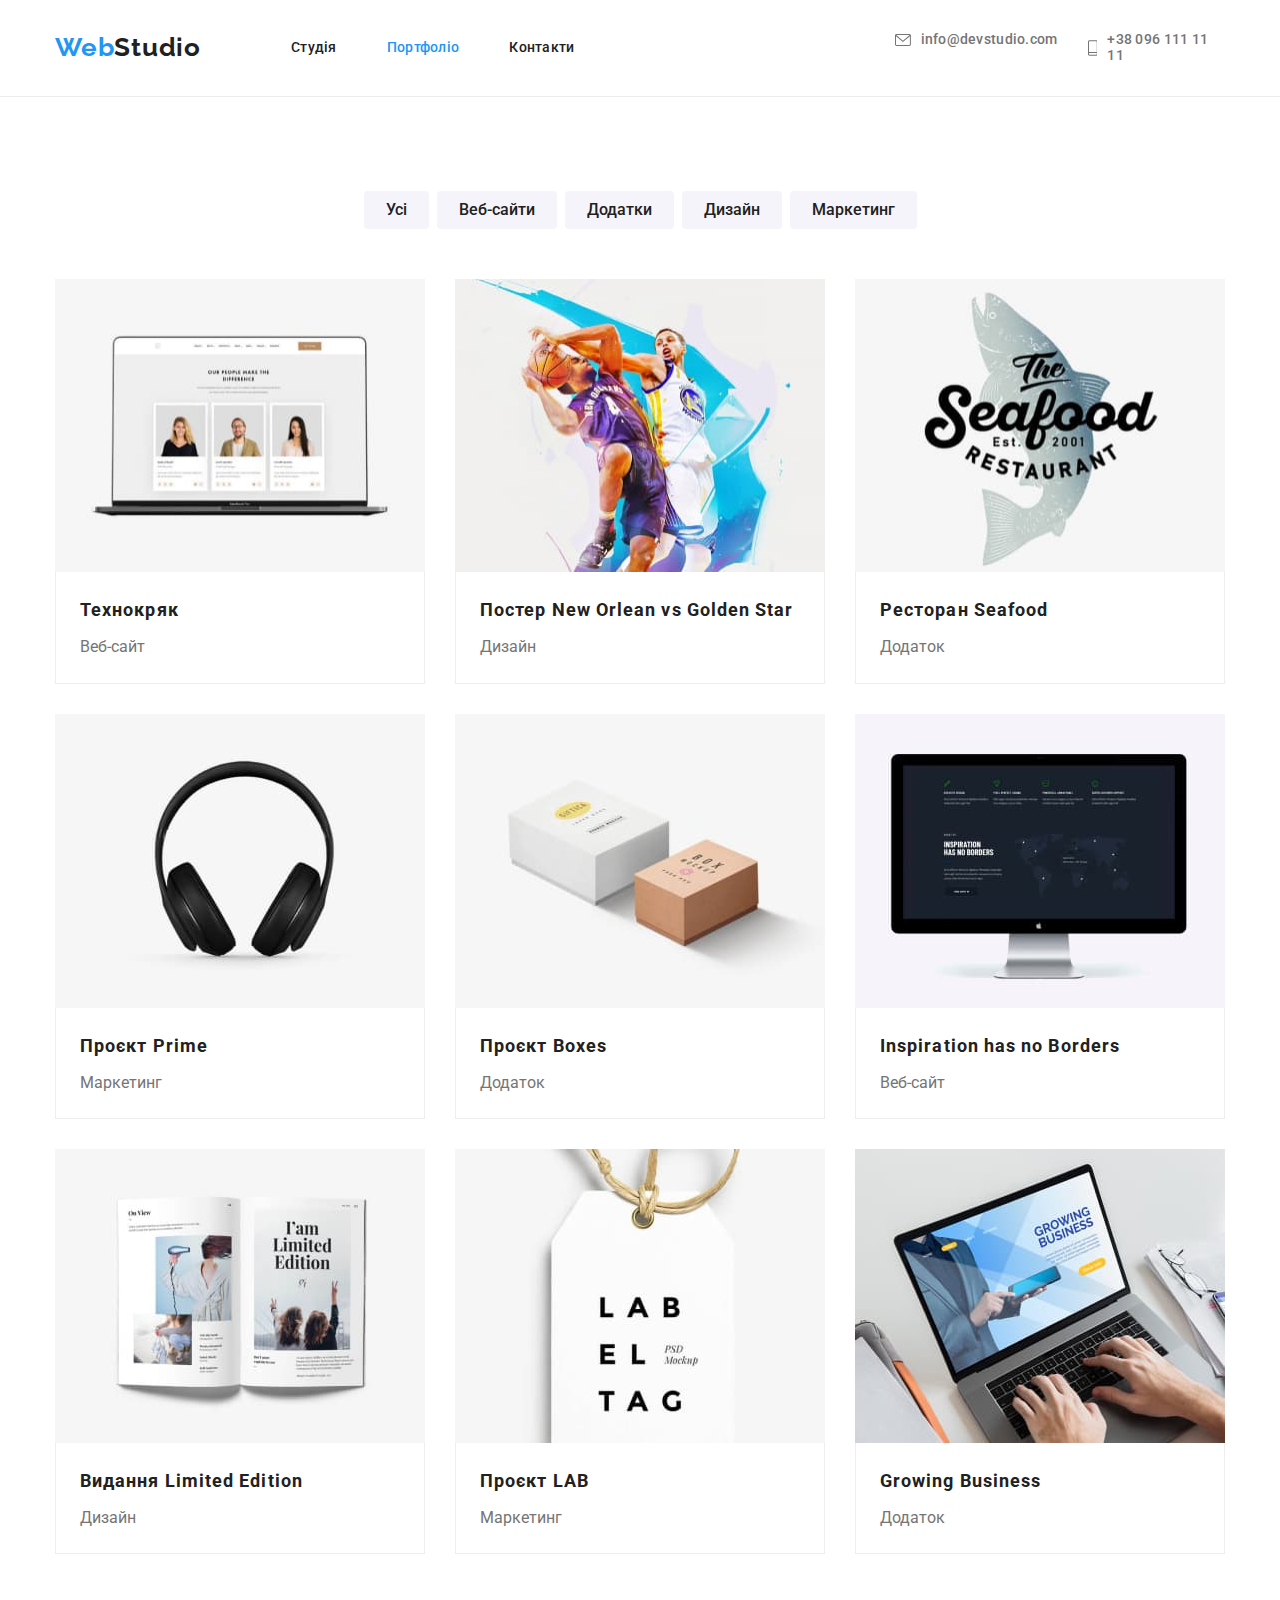
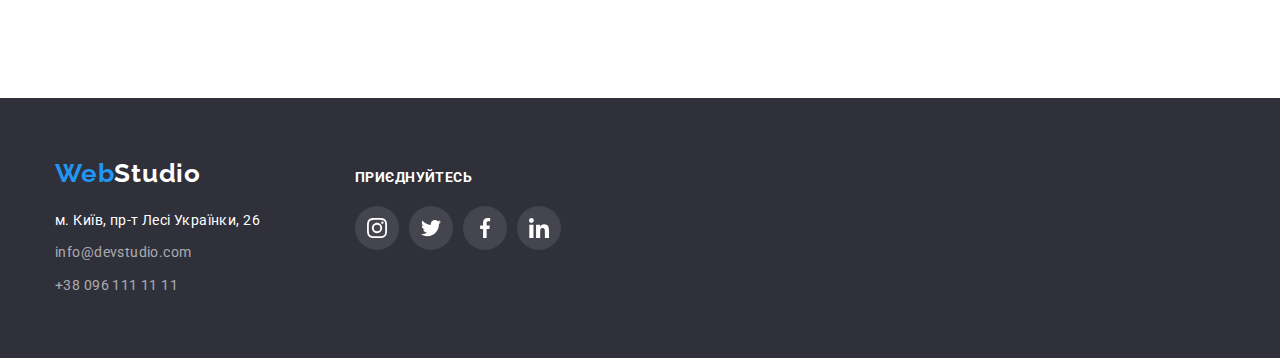
==== portfolio.html @ 6e2fa0db "Initial commit" ====
<!DOCTYPE html>
<html lang="uk">
  <head>
    <meta charset="UTF-8" />
    <meta http-equiv="X-UA-Compatible" content="IE=edge" />
    <meta name="viewport" content="width=device-width, initial-scale=1.0" />
    <title>Document</title>
    <link rel="preconnect" href="https://fonts.googleapis.com" />
    <link rel="preconnect" href="https://fonts.gstatic.com" crossorigin />
    <link
      href="https://fonts.googleapis.com/css2?family=Raleway:wght@700&family=Roboto:wght@400;500;700;900&display=swap"
      rel="stylesheet"
    />
    <link
      rel="stylesheet"
      href="https://cdnjs.cloudflare.com/ajax/libs/modern-normalize/1.1.0/modern-normalize.min.css"
    />
    <link rel="stylesheet" href="./css/styles.css" />
  </head>
  <body>
    <header>
      <div class="container">
        <div class="header-container">
          <nav class="header-nav">
            <a class="logo link" href="./index.html" lang="en"
              ><span class="accent">Web</span>Studio</a
            >
            <ul class="site-nav list">
              <li><a class="link" href="./index.html">Студія</a></li>
              <li><a class="link current" href="./portfolio.html">Портфоліо</a></li>
              <li><a class="link" href="#">Контакти</a></li>
            </ul>
          </nav>
          <ul class="auth-nav list">
            <li class="auth-item-mail">
              <a class="link" href="mailto:info@devstudio.com">
                <svg width="16" height="12">
                  <use href="./images/icons.svg#icon-mail"></use>
                </svg>
                info@devstudio.com
              </a>
            </li>
            <li class="auth-item-phone">
              <a class="link" href="tel:+380961111111">
                <svg width="10" height="16">
                  <use href="./images/icons.svg#icon-phone"></use>
                </svg>
                +38 096 111 11 11
              </a>
            </li>
          </ul>
        </div>
      </div>
    </header>
    <main>
      <section class="section portfolio">
        <div class="container">
          <h1 class="visually-hidden">Портфоліо</h1>
          <ul class="portfolio-buttons list">
            <li><button class="portfolio-button" type="button">Усі</button></li>
            <li><button class="portfolio-button" type="button">Веб-сайти</button></li>
            <li><button class="portfolio-button" type="button">Додатки</button></li>
            <li><button class="portfolio-button" type="button">Дизайн</button></li>
            <li><button class="portfolio-button" type="button">Маркетинг</button></li>
          </ul>
          <ul class="portfolio-cards list">
            <li class="portfolio-card">
              <a class="portfolio-link link" href="#">
                <img
                  class="portfolio-image"
                  src="./images/technokryak.jpg"
                  alt="Приклад веб-сайту"
                  width="370"
                />
                <div class="card-content">
                  <h2 class="portfolio-title">Технокряк</h2>
                  <p class="portfolio-subtitle">Веб-сайт</p>
                </div>
              </a>
            </li>
            <li class="portfolio-card">
              <a class="portfolio-link link" href="#">
                <img
                  class="portfolio-image"
                  src="./images/new-orlean.jpg"
                  alt="Два гравці баскетболу змагаються за м'яч"
                  width="370"
                />
                <div class="card-content">
                  <h2 class="portfolio-title">Постер New Orlean vs Golden Star</h2>
                  <p class="portfolio-subtitle">Дизайн</p>
                </div>
              </a>
            </li>
            <li class="portfolio-card">
              <a class="portfolio-link link" href="#">
                <img
                  class="portfolio-image"
                  src="./images/seafood.jpg"
                  alt="Назва ресторану на фоні риби"
                  width="370"
                />
                <div class="card-content">
                  <h2 class="portfolio-title">Ресторан Seafood</h2>
                  <p class="portfolio-subtitle">Додаток</p>
                </div>
              </a>
            </li>
            <li class="portfolio-card">
              <a class="portfolio-link link" href="#">
                <img
                  class="portfolio-image"
                  src="./images/prime.jpg"
                  alt="Бездротові навушники"
                  width="370"
                />
                <div class="card-content">
                  <h2 class="portfolio-title">Проєкт Prime</h2>
                  <p class="portfolio-subtitle">Маркетинг</p>
                </div>
              </a>
            </li>
            <li class="portfolio-card">
              <a class="portfolio-link link" href="#">
                <img
                  class="portfolio-image"
                  src="./images/boxes.jpg"
                  alt="Два крафтових бокси"
                  width="370"
                />
                <div class="card-content">
                  <h2 class="portfolio-title">Проєкт Boxes</h2>
                  <p class="portfolio-subtitle">Додаток</p>
                </div>
              </a>
            </li>
            <li class="portfolio-card">
              <a class="portfolio-link link" href="#">
                <img
                  class="portfolio-image"
                  src="./images/inspiration.jpg"
                  alt="Сторінка веб-сайту з картою Світу"
                  width="370"
                />
                <div class="card-content">
                  <h2 class="portfolio-title">Inspiration has no Borders</h2>
                  <p class="portfolio-subtitle">Веб-сайт</p>
                </div>
              </a>
            </li>
            <li class="portfolio-card">
              <a class="portfolio-link link" href="#">
                <img
                  class="portfolio-image"
                  src="./images/limited-edition.jpg"
                  alt="Розгорнутий журнал"
                  width="370"
                />
                <div class="card-content">
                  <h2 class="portfolio-title">Видання Limited Edition</h2>
                  <p class="portfolio-subtitle">Дизайн</p>
                </div>
              </a>
            </li>
            <li class="portfolio-card">
              <a class="portfolio-link link" href="#">
                <img
                  class="portfolio-image"
                  src="./images/lab.jpg"
                  alt="Бірка з назвою проєкту"
                  width="370"
                />
                <div class="card-content">
                  <h2 class="portfolio-title">Проєкт LAB</h2>
                  <p class="portfolio-subtitle">Маркетинг</p>
                </div>
              </a>
            </li>
            <li class="portfolio-card">
              <a class="portfolio-link link" href="#">
                <img
                  class="portfolio-image"
                  src="./images/growing-business.jpg"
                  alt="Чоловік працює у десктопниму додатку на ноутбуці"
                  width="370"
                />
                <div class="card-content">
                  <h2 class="portfolio-title">Growing Business</h2>
                  <p class="portfolio-subtitle">Додаток</p>
                </div>
              </a>
            </li>
          </ul>
        </div>
      </section>
    </main>
    <footer class="footer">
      <div class="container">
        <div>
          <a class="logo link" href="./index.html" lang="en"
            ><span class="accent">Web</span>Studio</a
          >
          <address>
            <ul class="list">
              <li class="footer-item">
                <a
                  class="footer-map link"
                  href="https://goo.gl/maps/CPtrU1FHBa2aNyZL9"
                  target="_blank"
                  rel="noopener noreferrer nofollow"
                  >м. Київ, пр-т Лесі Українки, 26</a
                >
              </li>
              <li class="footer-item">
                <a class="contacts link" href="mailto:info@devstudio.com">info@devstudio.com</a>
              </li>
              <li class="footer-item">
                <a class="contacts link" href="tel:+380961111111">+38 096 111 11 11</a>
              </li>
            </ul>
          </address>
        </div>
        <div class="social-box">
          <h3 class="social-title">приєднуйтесь</h3>
          <ul class="social-list list">
            <li class="social-item">
              <a class="social-link" href="#">
                <svg class="social-icon" width="20" height="20">
                  <use href="./images/icons.svg#icon-instagram"></use>
                </svg>
              </a>
            </li>
            <li class="social-item">
              <a class="social-link" href="#">
                <svg class="social-icon" width="20" height="20">
                  <use href="./images/icons.svg#icon-twitter"></use>
                </svg>
              </a>
            </li>
            <li class="social-item">
              <a class="social-link" href="#">
                <svg class="social-icon" width="20" height="20">
                  <use href="./images/icons.svg#icon-facebook"></use>
                </svg>
              </a>
            </li>
            <li class="social-item">
              <a class="social-link" href="#">
                <svg class="social-icon" width="20" height="20">
                  <use href="./images/icons.svg#icon-linkedin"></use>
                </svg>
              </a>
            </li>
          </ul>
        </div>
      </div>
    </footer>
  </body>
</html>
---- css/styles.css ----
/* основний колір тексту #757575 */
/*вторинний колір тексту #212121 */
/* акцент  #2196F3 */
/* основний колір фону #FFFFFF */
/* вторинний колір фону #F5F4FA */
/* колір фону героя #2F303A */
:root {
  --primary-text-color: #757575;
  --title-text-color: #212121;
  --accent-color: #2196f3;
  --primary-background-color: #ffffff;
  --team-background-color: #f5f4fa;
  --secondary-background-color: #2f303a;
  --icon-color: #afb1b8;
}

body {
  background-color: var(--primary-background-color);
  color: var(--primary-text-color);

  font-family: Roboto, sans-serif;
  font-size: 14px;
  line-height: 1.7;
}
/* скидає крапочки біля списків */
.list {
  padding-left: 0;
  margin: 0;
  list-style: none;
}
/* скидає підкреслення в посиланнях */
.link {
  text-decoration: none;
}
/* скидає margin в заголовках і абзацах */
h1,
h2,
h3,
h4,
h5,
h6,
p {
  margin-top: 0;
  margin-bottom: 0;
}
img {
  display: block;
  max-width: 100%;
  height: auto;
}
/* Container */
.container {
  width: 1200px;
  margin-right: auto;
  margin-left: auto;
  padding-left: 15px;
  padding-right: 15px;
}
/* Section */
.section {
  padding-top: 94px;
  padding-bottom: 94px;
}
/* Section product */
.section.product {
  padding-top: 0;
}
/* Section title */
.section-title {
  margin-bottom: 50px;
  color: var(--title-text-color);

  font-weight: 700;
  font-size: 36px;
  line-height: 1.16;
  letter-spacing: 0.03em;
  text-align: center;
}
/* Header */
header {
  border-bottom: 1px solid #ececec;
}
.header-container {
  display: flex;
  align-items: center;
  gap: 320px;
}
.header-nav {
  display: flex;
  align-items: center;
  flex-grow: 1;
  gap: 90px;
}
/* logotyp */
.logo {
  color: var(--title-text-color);

  font-family: Raleway, sans-serif;
  font-weight: 700;
  font-size: 26px;
  line-height: 1.19;
  letter-spacing: 0.03em;
}
.accent {
  color: var(--accent-color);
}

/* site nav */
.site-nav {
  display: flex;
  gap: 50px;
}
.site-nav .link,
.auth-nav .link {
  display: block;
  padding-top: 32px;
  padding-bottom: 32px;
  color: var(--title-text-color);

  font-weight: 500;
  font-size: 14px;
  line-height: 1.14;
  letter-spacing: 0.02em;
}
.site-nav .link:hover,
.site-nav .link:focus {
  color: var(--accent-color);
}
.site-nav .link.current {
  color: var(--accent-color);
}
/* auth nav */
.auth-nav {
  display: flex;
  gap: 30px;
}

.auth-nav .link {
  display: flex;
  align-items: center;
  gap: 10px;
  fill: var(--primary-text-color);
}
.auth-nav .link {
  color: var(--primary-text-color);
}
.auth-nav .link:hover,
.auth-nav .link:focus {
  color: var(--accent-color);
  fill: currentColor;
}
/* Hero */
.hero {
  max-width: 1600px;
  margin-left: auto;
  margin-right: auto;
  padding-top: 200px;
  padding-bottom: 200px;
  background-image: linear-gradient(to right, rgba(47, 48, 58, 0.4), rgba(47, 48, 58, 0.4)),
    url(../images/hero.jpg);
  background-repeat: no-repeat;
  background-position: center;
  background-size: cover;
  background-color: var(--secondary-background-color);
}
.hero-content {
  margin-left: auto;
  margin-right: auto;
  max-width: 700px;
  text-align: center;
}
.hero-title {
  margin-top: 0;
  margin-bottom: 30px;

  color: var(--primary-background-color);

  font-weight: 900;
  font-size: 44px;
  line-height: 1.36;
  letter-spacing: 0.06em;
  text-transform: uppercase;
}
.hero-button {
  display: flex;
  align-items: center;
  justify-content: center;
  margin: 0 auto;
  width: 215px;
  height: 50px;
  padding: 10px;

  color: var(--primary-background-color);
  background-color: var(--accent-color);
  border: none;
  border-radius: 4px;

  font-weight: 700;
  font-size: 16px;
  line-height: 1.88;
  letter-spacing: 0.06em;
  cursor: pointer;
}
.hero-button:hover,
.hero-button:focus {
  background-color: #188ce8;
}

/*Приховує заголовок секції  */
.visually-hidden {
  position: absolute;
  white-space: nowrap;
  width: 1px;
  height: 1px;
  overflow: hidden;
  border: 0;
  padding: 0;
  clip: rect(0 0 0 0);
  clip-path: inset(50%);
  margin: -1px;
}
/* Features */
.features.list {
  display: flex;
  align-items: flex-start;
  gap: 30px;
}
.features-item {
  width: 270px;
}
.features-icon {
  padding: 25px 100px;
  margin-bottom: 30px;

  display: flex;
  align-items: center;
  justify-content: center;

  background-color: var(--team-background-color);
}
.features-title,
.social-title {
  margin-top: 0;
  margin-bottom: 10px;
  color: var(--title-text-color);

  font-weight: 700;
  font-size: 14px;
  line-height: 1.14;
  letter-spacing: 0.03em;
  text-transform: uppercase;
}
/* Section Product */
.product .list {
  display: flex;
  gap: 30px;
}
/* Section about Team */
.team {
  background-color: var(--team-background-color);
}
.team.list {
  display: flex;
  gap: 30px;
}
.team-card-content {
  padding: 30px;
}
.team-item {
  background-color: var(--primary-background-color);
  text-align: center;
  box-shadow: 0px 1px 3px rgba(0, 0, 0, 0.12), 0px 1px 1px rgba(0, 0, 0, 0.14),
    0px 2px 1px rgba(0, 0, 0, 0.2);
  border-radius: 0px 0px 4px 4px;
}
.team-title {
  margin-bottom: 10px;

  color: var(--title-text-color);

  font-weight: 500;
  font-size: 16px;
  line-height: 1.19;
  letter-spacing: 0.03em;
}
.team-text {
  margin-bottom: 16px;
  font-size: 16px;
  line-height: calc(19 / 16);
  letter-spacing: 0.03em;
}
.social-list {
  display: flex;
  gap: 10px;
  justify-content: center;
}
.social-item {
  width: 44px;
  height: 44px;
}
.social-link {
  display: flex;
  align-items: center;
  justify-content: center;
  width: 100%;
  height: 100%;
  border-radius: 50%;
  background-color: transparent;
  fill: var(--icon-color);
}
.social-link:hover,
.social-link:focus {
  background-color: var(--accent-color);
  fill: var(--primary-background-color);
}
/* Portfolio main */
.portfolio-buttons {
  display: flex;
  justify-content: center;
  gap: 8px;
}
.portfolio-cards {
  display: flex;
  flex-wrap: wrap;
  gap: 30px;
}
.portfolio .list {
  margin-bottom: 50px;
}
/* portfolio button */
.portfolio-button {
  padding: 6px 22px;

  color: var(--title-text-color);
  background-color: var(--team-background-color);
  border: none;
  border-radius: 4px;

  font-family: inherit;
  font-weight: 500;
  font-size: 16px;
  line-height: 1.6;
  cursor: pointer;
}
.portfolio-button:hover,
.portfolio-button:focus {
  color: var(--primary-background-color);
  background-color: var(--accent-color);
  box-shadow: 0px 3px 1px rgba(0, 0, 0, 0.1), 0px 1px 2px rgba(0, 0, 0, 0.08),
    0px 2px 2px rgba(0, 0, 0, 0.12);
  border-radius: 4px;
}
/* portfolio-card */
.portfolio-card {
  flex-basis: calc((100% - 60px) / 3);
}
.portfolio-link {
  display: block;
}
.portfolio-link:hover,
.portfolio-link:focus {
  box-shadow: 0px 1px 1px rgba(0, 0, 0, 0.12), 0px 4px 4px rgba(0, 0, 0, 0.06),
    1px 4px 6px rgba(0, 0, 0, 0.16);
}
.card-content {
  padding: 20px 24px;
  /* border-top: none;
  border: 1px solid #eeeeee; */
  border-right: 1px solid #eeeeee;
  border-left: 1px solid #eeeeee;
  border-bottom: 1px solid #eeeeee;
}
/* Portfolio title */
.portfolio-title {
  margin-bottom: 4px;

  color: var(--title-text-color);

  font-weight: 700;
  font-size: 18px;
  line-height: 2;
  letter-spacing: 0.06em;
}
.portfolio-subtitle {
  color: var(--primary-text-color);

  font-size: 16px;
  line-height: 1.88;
}
/* Section Clients */
.clients.list {
  display: flex;
  align-items: center;
  justify-content: center;
  gap: 30px;
}
.clients-item {
  width: 170px;
  height: 90px;
}
.clients-link {
  display: flex;
  align-items: center;
  justify-content: center;
  width: 100%;
  height: 100%;
  fill: var(--icon-color);
  border: 1px solid #afb1b8;
  border-radius: 4px;
}
.clients-link:hover,
.clients-link:focus {
  border-color: var(--accent-color);
  fill: var(--accent-color);
}
/* footer */
.footer {
  padding-top: 60px;
  padding-bottom: 60px;
  background-color: var(--secondary-background-color);
}
.footer .container {
  display: flex;
  align-items: baseline;
  gap: 70px;
}
/* contacts in footer */
.contacts {
  display: inline-block;
  color: rgba(255, 255, 255, 0.6);
  font-style: normal;
  letter-spacing: 0.03em;
}
.contacts:hover,
.contacts:focus {
  color: var(--accent-color);
}
/* map in footer */
.footer-map {
  display: inline-block;
  color: var(--primary-background-color);
  font-style: normal;
  letter-spacing: 0.03em;
}
/* logo in footer */
.footer .logo {
  display: inline-block;
  margin-bottom: 20px;
  color: var(--primary-background-color);
}
.footer-item {
  width: 230px;
}
.footer-item:not(:last-child) {
  margin-bottom: 9px;
}
.footer-item > a {
  width: 100%;
}
.social-title {
  margin-bottom: 20px;
  color: var(--primary-background-color);
}
.social-box {
  display: flex;
  flex-direction: column;
  justify-content: center;
  align-items: flex-start;
}
.footer .social-link {
  background-color: rgba(255, 255, 255, 0.1);
  fill: var(--primary-background-color);
}
.footer .social-link:hover,
.footer .social-link:focus {
  background-color: var(--accent-color);
}
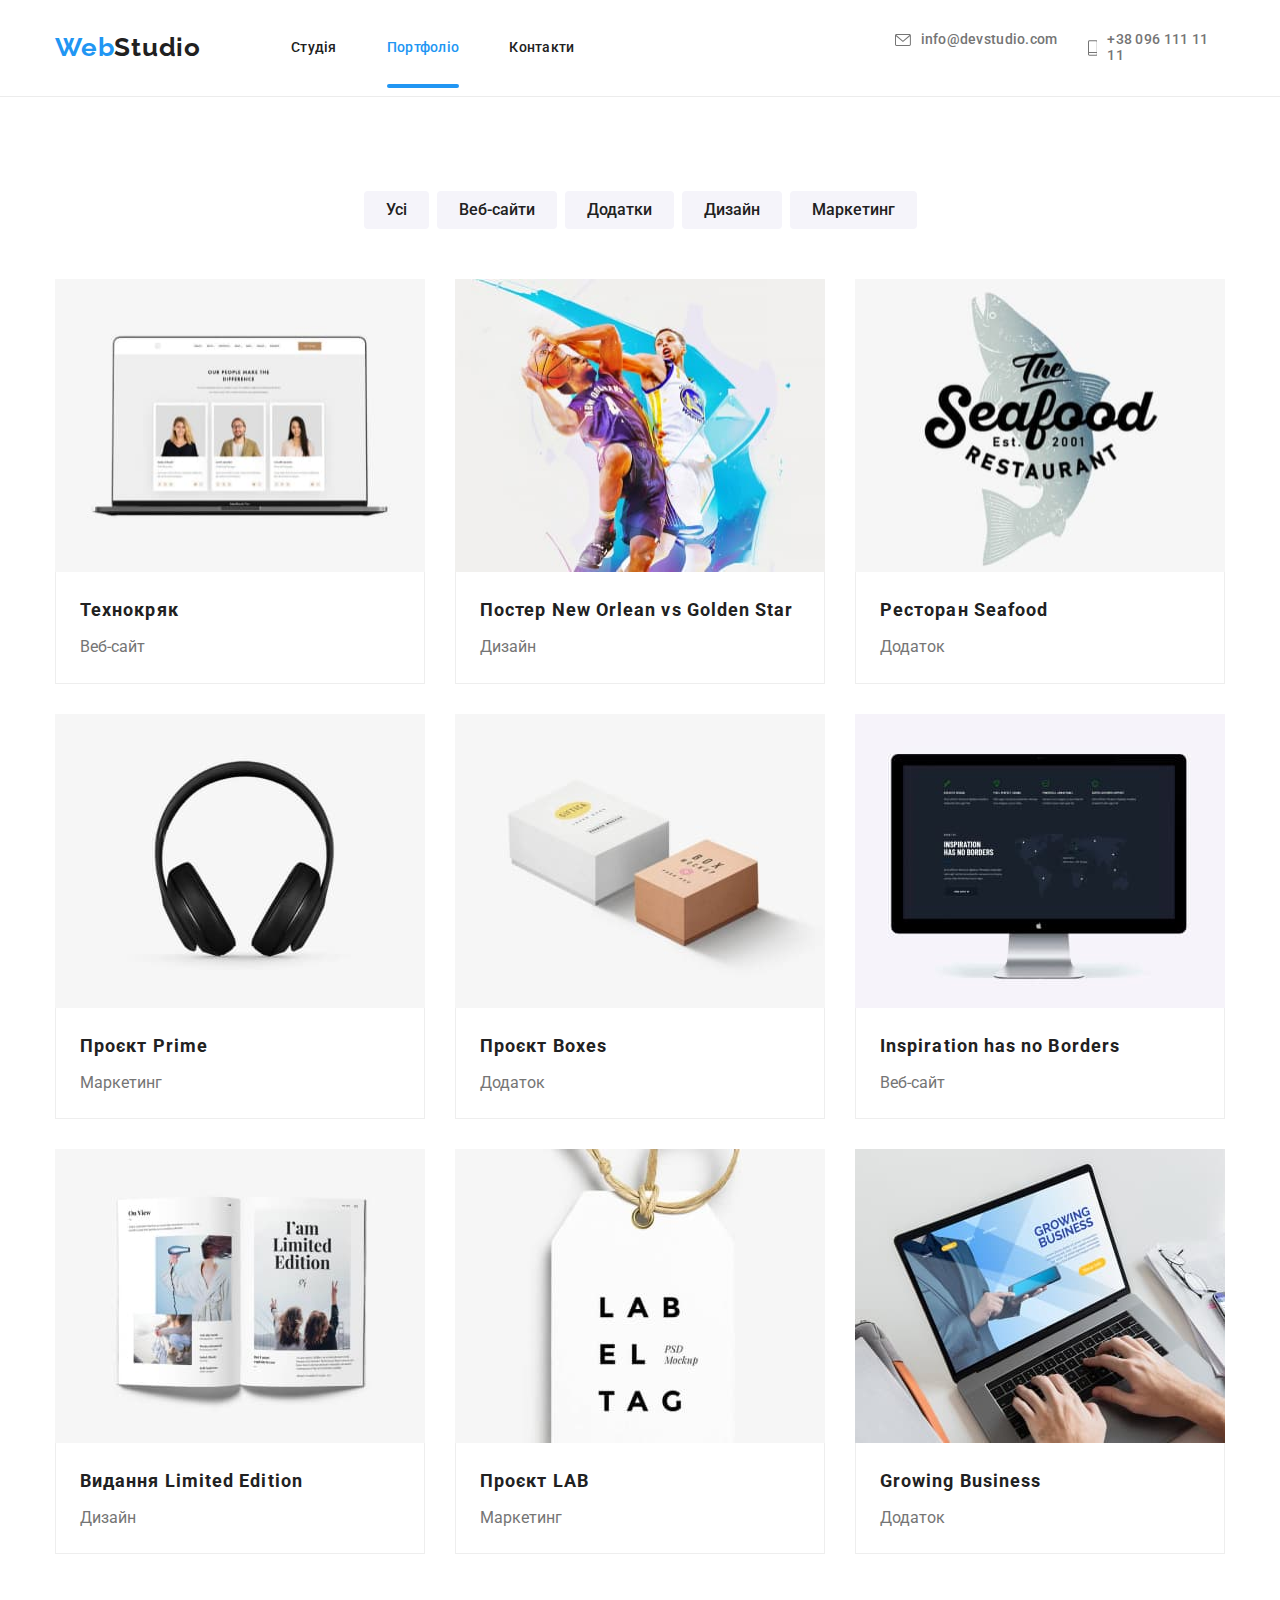
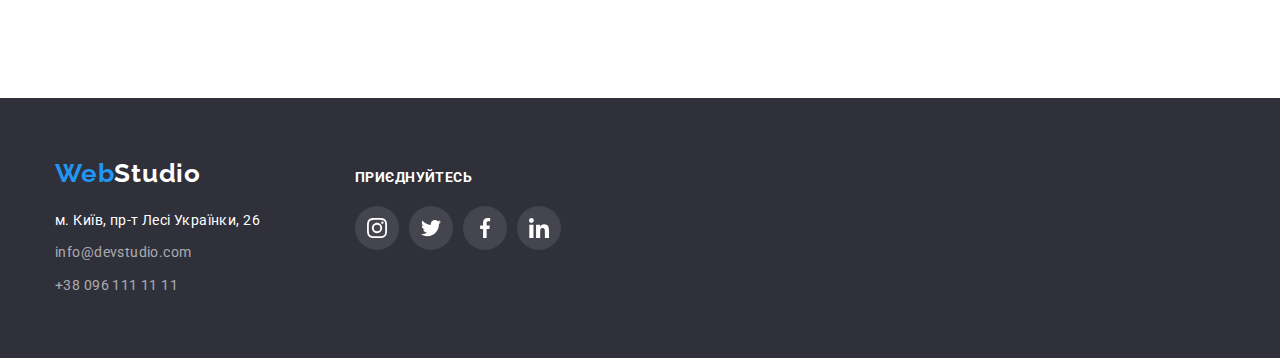
==== commit 737f7816: "add animation" ====
--- a/portfolio.html
+++ b/portfolio.html
@@ -27,7 +27,9 @@
             >
             <ul class="site-nav list">
               <li><a class="link" href="./index.html">Студія</a></li>
-              <li><a class="link current" href="./portfolio.html">Портфоліо</a></li>
+              <li class="site-nav-item">
+                <a class="link current" href="./portfolio.html">Портфоліо</a>
+              </li>
               <li><a class="link" href="#">Контакти</a></li>
             </ul>
           </nav>
@@ -66,12 +68,19 @@
           <ul class="portfolio-cards list">
             <li class="portfolio-card">
               <a class="portfolio-link link" href="#">
-                <img
-                  class="portfolio-image"
-                  src="./images/technokryak.jpg"
-                  alt="Приклад веб-сайту"
-                  width="370"
-                />
+                <div class="card-overlay">
+                  <img
+                    class="portfolio-image"
+                    src="./images/technokryak.jpg"
+                    alt="Приклад веб-сайту"
+                    width="370"
+                  />
+                  <p class="card-text">
+                    Ресурс пропонує комплексні пропозиції з різним рівнем функціоналу та сервісів.
+                    Все це дозволить відвідувачу отримати вичерпні відомості про компанію чи
+                    приватну особу.
+                  </p>
+                </div>
                 <div class="card-content">
                   <h2 class="portfolio-title">Технокряк</h2>
                   <p class="portfolio-subtitle">Веб-сайт</p>
@@ -80,12 +89,19 @@
             </li>
             <li class="portfolio-card">
               <a class="portfolio-link link" href="#">
-                <img
-                  class="portfolio-image"
-                  src="./images/new-orlean.jpg"
-                  alt="Два гравці баскетболу змагаються за м'яч"
-                  width="370"
-                />
+                <div class="card-overlay">
+                  <img
+                    class="portfolio-image"
+                    src="./images/new-orlean.jpg"
+                    alt="Два гравці баскетболу змагаються за м'яч"
+                    width="370"
+                  />
+                  <p class="card-text">
+                    Ресурс пропонує комплексні пропозиції з різним рівнем функціоналу та сервісів.
+                    Все це дозволить відвідувачу отримати вичерпні відомості про компанію чи
+                    приватну особу.
+                  </p>
+                </div>
                 <div class="card-content">
                   <h2 class="portfolio-title">Постер New Orlean vs Golden Star</h2>
                   <p class="portfolio-subtitle">Дизайн</p>
@@ -94,12 +110,19 @@
             </li>
             <li class="portfolio-card">
               <a class="portfolio-link link" href="#">
-                <img
-                  class="portfolio-image"
-                  src="./images/seafood.jpg"
-                  alt="Назва ресторану на фоні риби"
-                  width="370"
-                />
+                <div class="card-overlay">
+                  <img
+                    class="portfolio-image"
+                    src="./images/seafood.jpg"
+                    alt="Назва ресторану на фоні риби"
+                    width="370"
+                  />
+                  <p class="card-text">
+                    Ресурс пропонує комплексні пропозиції з різним рівнем функціоналу та сервісів.
+                    Все це дозволить відвідувачу отримати вичерпні відомості про компанію чи
+                    приватну особу.
+                  </p>
+                </div>
                 <div class="card-content">
                   <h2 class="portfolio-title">Ресторан Seafood</h2>
                   <p class="portfolio-subtitle">Додаток</p>
@@ -108,12 +131,19 @@
             </li>
             <li class="portfolio-card">
               <a class="portfolio-link link" href="#">
-                <img
-                  class="portfolio-image"
-                  src="./images/prime.jpg"
-                  alt="Бездротові навушники"
-                  width="370"
-                />
+                <div class="card-overlay">
+                  <img
+                    class="portfolio-image"
+                    src="./images/prime.jpg"
+                    alt="Бездротові навушники"
+                    width="370"
+                  />
+                  <p class="card-text">
+                    Ресурс пропонує комплексні пропозиції з різним рівнем функціоналу та сервісів.
+                    Все це дозволить відвідувачу отримати вичерпні відомості про компанію чи
+                    приватну особу.
+                  </p>
+                </div>
                 <div class="card-content">
                   <h2 class="portfolio-title">Проєкт Prime</h2>
                   <p class="portfolio-subtitle">Маркетинг</p>
@@ -122,12 +152,19 @@
             </li>
             <li class="portfolio-card">
               <a class="portfolio-link link" href="#">
-                <img
-                  class="portfolio-image"
-                  src="./images/boxes.jpg"
-                  alt="Два крафтових бокси"
-                  width="370"
-                />
+                <div class="card-overlay">
+                  <img
+                    class="portfolio-image"
+                    src="./images/boxes.jpg"
+                    alt="Два крафтових бокси"
+                    width="370"
+                  />
+                  <p class="card-text">
+                    Ресурс пропонує комплексні пропозиції з різним рівнем функціоналу та сервісів.
+                    Все це дозволить відвідувачу отримати вичерпні відомості про компанію чи
+                    приватну особу.
+                  </p>
+                </div>
                 <div class="card-content">
                   <h2 class="portfolio-title">Проєкт Boxes</h2>
                   <p class="portfolio-subtitle">Додаток</p>
@@ -136,12 +173,19 @@
             </li>
             <li class="portfolio-card">
               <a class="portfolio-link link" href="#">
-                <img
-                  class="portfolio-image"
-                  src="./images/inspiration.jpg"
-                  alt="Сторінка веб-сайту з картою Світу"
-                  width="370"
-                />
+                <div class="card-overlay">
+                  <img
+                    class="portfolio-image"
+                    src="./images/inspiration.jpg"
+                    alt="Сторінка веб-сайту з картою Світу"
+                    width="370"
+                  />
+                  <p class="card-text">
+                    Ресурс пропонує комплексні пропозиції з різним рівнем функціоналу та сервісів.
+                    Все це дозволить відвідувачу отримати вичерпні відомості про компанію чи
+                    приватну особу.
+                  </p>
+                </div>
                 <div class="card-content">
                   <h2 class="portfolio-title">Inspiration has no Borders</h2>
                   <p class="portfolio-subtitle">Веб-сайт</p>
@@ -150,12 +194,19 @@
             </li>
             <li class="portfolio-card">
               <a class="portfolio-link link" href="#">
-                <img
-                  class="portfolio-image"
-                  src="./images/limited-edition.jpg"
-                  alt="Розгорнутий журнал"
-                  width="370"
-                />
+                <div class="card-overlay">
+                  <img
+                    class="portfolio-image"
+                    src="./images/limited-edition.jpg"
+                    alt="Розгорнутий журнал"
+                    width="370"
+                  />
+                  <p class="card-text">
+                    Ресурс пропонує комплексні пропозиції з різним рівнем функціоналу та сервісів.
+                    Все це дозволить відвідувачу отримати вичерпні відомості про компанію чи
+                    приватну особу.
+                  </p>
+                </div>
                 <div class="card-content">
                   <h2 class="portfolio-title">Видання Limited Edition</h2>
                   <p class="portfolio-subtitle">Дизайн</p>
@@ -164,12 +215,19 @@
             </li>
             <li class="portfolio-card">
               <a class="portfolio-link link" href="#">
-                <img
-                  class="portfolio-image"
-                  src="./images/lab.jpg"
-                  alt="Бірка з назвою проєкту"
-                  width="370"
-                />
+                <div class="card-overlay">
+                  <img
+                    class="portfolio-image"
+                    src="./images/lab.jpg"
+                    alt="Бірка з назвою проєкту"
+                    width="370"
+                  />
+                  <p class="card-text">
+                    Ресурс пропонує комплексні пропозиції з різним рівнем функціоналу та сервісів.
+                    Все це дозволить відвідувачу отримати вичерпні відомості про компанію чи
+                    приватну особу.
+                  </p>
+                </div>
                 <div class="card-content">
                   <h2 class="portfolio-title">Проєкт LAB</h2>
                   <p class="portfolio-subtitle">Маркетинг</p>
@@ -178,12 +236,19 @@
             </li>
             <li class="portfolio-card">
               <a class="portfolio-link link" href="#">
-                <img
-                  class="portfolio-image"
-                  src="./images/growing-business.jpg"
-                  alt="Чоловік працює у десктопниму додатку на ноутбуці"
-                  width="370"
-                />
+                <div class="card-overlay">
+                  <img
+                    class="portfolio-image"
+                    src="./images/growing-business.jpg"
+                    alt="Чоловік працює у десктопниму додатку на ноутбуці"
+                    width="370"
+                  />
+                  <p class="card-text">
+                    Ресурс пропонує комплексні пропозиції з різним рівнем функціоналу та сервісів.
+                    Все це дозволить відвідувачу отримати вичерпні відомості про компанію чи
+                    приватну особу.
+                  </p>
+                </div>
                 <div class="card-content">
                   <h2 class="portfolio-title">Growing Business</h2>
                   <p class="portfolio-subtitle">Додаток</p>
--- a/css/styles.css
+++ b/css/styles.css
@@ -12,6 +12,7 @@
   --team-background-color: #f5f4fa;
   --secondary-background-color: #2f303a;
   --icon-color: #afb1b8;
+  --position-color: rgba(47, 48, 58, 0.8);
 }
 
 body {
@@ -121,6 +122,8 @@
   font-size: 14px;
   line-height: 1.14;
   letter-spacing: 0.02em;
+
+  transition: color 250ms cubic-bezier(0.4, 0, 0.2, 1);
 }
 .site-nav .link:hover,
 .site-nav .link:focus {
@@ -129,6 +132,22 @@
 .site-nav .link.current {
   color: var(--accent-color);
 }
+.site-nav-item {
+  position: relative;
+}
+.link.current::after {
+  content: '';
+  position: absolute;
+  left: 0;
+  bottom: 0;
+
+  display: block;
+  width: 100%;
+  height: 4px;
+
+  background-color: var(--accent-color);
+  border-radius: 2px;
+}
 /* auth nav */
 .auth-nav {
   display: flex;
@@ -140,10 +159,10 @@
   align-items: center;
   gap: 10px;
   fill: var(--primary-text-color);
-}
-.auth-nav .link {
   color: var(--primary-text-color);
-}
+  transition: color 250ms cubic-bezier(0.4, 0, 0.2, 1), fill 250ms cubic-bezier(0.4, 0, 0.2, 1);
+}
+
 .auth-nav .link:hover,
 .auth-nav .link:focus {
   color: var(--accent-color);
@@ -200,6 +219,8 @@
   line-height: 1.88;
   letter-spacing: 0.06em;
   cursor: pointer;
+
+  transition: background-color 250ms cubic-bezier(0.4, 0, 0.2, 1);
 }
 .hero-button:hover,
 .hero-button:focus {
@@ -251,10 +272,33 @@
   text-transform: uppercase;
 }
 /* Section Product */
-.product .list {
+.product-section .list {
   display: flex;
   gap: 30px;
 }
+.product-item {
+  position: relative;
+}
+.product-text {
+  position: absolute;
+  bottom: 0;
+  left: 0;
+
+  display: flex;
+  justify-content: center;
+  align-items: center;
+  width: 100%;
+  height: 70px;
+
+  background-color: var(--position-color);
+
+  font-weight: 700;
+  line-height: 1.14;
+  letter-spacing: 0.03em;
+  text-transform: uppercase;
+  color: var(--primary-background-color);
+}
+
 /* Section about Team */
 .team {
   background-color: var(--team-background-color);
@@ -307,6 +351,8 @@
   border-radius: 50%;
   background-color: transparent;
   fill: var(--icon-color);
+  transition: background-color 250ms cubic-bezier(0.4, 0, 0.2, 1),
+    fill 250ms cubic-bezier(0.4, 0, 0.2, 1);
 }
 .social-link:hover,
 .social-link:focus {
@@ -341,6 +387,10 @@
   font-size: 16px;
   line-height: 1.6;
   cursor: pointer;
+
+  transition: color 250ms cubic-bezier(0.4, 0, 0.2, 1),
+    background-color 250ms cubic-bezier(0.4, 0, 0.2, 1),
+    box-shadow 250ms cubic-bezier(0.4, 0, 0.2, 1);
 }
 .portfolio-button:hover,
 .portfolio-button:focus {
@@ -356,6 +406,7 @@
 }
 .portfolio-link {
   display: block;
+  transition: box-shadow 250ms cubic-bezier(0.4, 0, 0.2, 1);
 }
 .portfolio-link:hover,
 .portfolio-link:focus {
@@ -370,6 +421,35 @@
   border-left: 1px solid #eeeeee;
   border-bottom: 1px solid #eeeeee;
 }
+.card-overlay {
+  position: relative;
+  overflow: hidden;
+}
+.card-text {
+  position: absolute;
+  bottom: 0;
+  left: 0;
+
+  display: flex;
+  justify-content: center;
+  align-items: center;
+  width: 100%;
+  height: 101%;
+
+  padding: 0 24px;
+
+  font-size: 18px;
+  line-height: 1.55;
+  letter-spacing: 0.03em;
+  color: var(--primary-background-color);
+  background-color: rgba(33, 150, 243, 0.9);
+
+  transform: translateY(100%);
+  transition: transform 250ms cubic-bezier(0.4, 0, 0.2, 1);
+}
+.portfolio-link:hover .card-text {
+  transform: translateY(0);
+}
 /* Portfolio title */
 .portfolio-title {
   margin-bottom: 4px;
@@ -407,11 +487,66 @@
   fill: var(--icon-color);
   border: 1px solid #afb1b8;
   border-radius: 4px;
+
+  transition: border-color 250ms cubic-bezier(0.4, 0, 0.2, 1),
+    fill 250ms cubic-bezier(0.4, 0, 0.2, 1);
 }
 .clients-link:hover,
 .clients-link:focus {
   border-color: var(--accent-color);
   fill: var(--accent-color);
+}
+/* backdrop */
+.backdrop {
+  position: fixed;
+  top: 0;
+  left: 0;
+
+  width: 100%;
+  height: 100%;
+
+  background-color: rgba(0, 0, 0, 0.2);
+  opacity: 1;
+  transition: opacity 250ms cubic-bezier(0.4, 0, 0.2, 1);
+}
+.backdrop.is-hidden {
+  opacity: 0;
+  pointer-events: none;
+}
+.backdrop.is-hidden .modal {
+  transform: translateX(-50%) translateY(-50%) scale(0.9);
+}
+.modal {
+  position: absolute;
+  top: 50%;
+  left: 50%;
+  transform: translateX(-50%) translateY(-50%) scale(1);
+
+  width: 530px;
+  height: 580px;
+
+  background-color: var(--primary-background-color);
+  box-shadow: 0px 1px 3px rgba(0, 0, 0, 0.12), 0px 1px 1px rgba(0, 0, 0, 0.14),
+    0px 2px 1px rgba(0, 0, 0, 0.2);
+  border-radius: 4px;
+
+  transition: transform 250ms cubic-bezier(0.4, 0, 0.2, 1);
+}
+.modal-button {
+  position: absolute;
+  top: 8px;
+  right: 8px;
+  width: 30px;
+  height: 30px;
+
+  background: transparent;
+  border: 1px solid rgba(0, 0, 0, 0.1);
+  border-radius: 50%;
+  transition: fill 250ms cubic-bezier(0.4, 0, 0.2, 1);
+}
+.modal-button:hover,
+.modal-button:focus {
+  fill: red;
 }
 /* footer */
 .footer {
@@ -430,6 +565,7 @@
   color: rgba(255, 255, 255, 0.6);
   font-style: normal;
   letter-spacing: 0.03em;
+  transition: color 250ms cubic-bezier(0.4, 0, 0.2, 1);
 }
 .contacts:hover,
 .contacts:focus {
@@ -470,6 +606,7 @@
 .footer .social-link {
   background-color: rgba(255, 255, 255, 0.1);
   fill: var(--primary-background-color);
+  transition: background-color 250ms cubic-bezier(0.4, 0, 0.2, 1);
 }
 .footer .social-link:hover,
 .footer .social-link:focus {
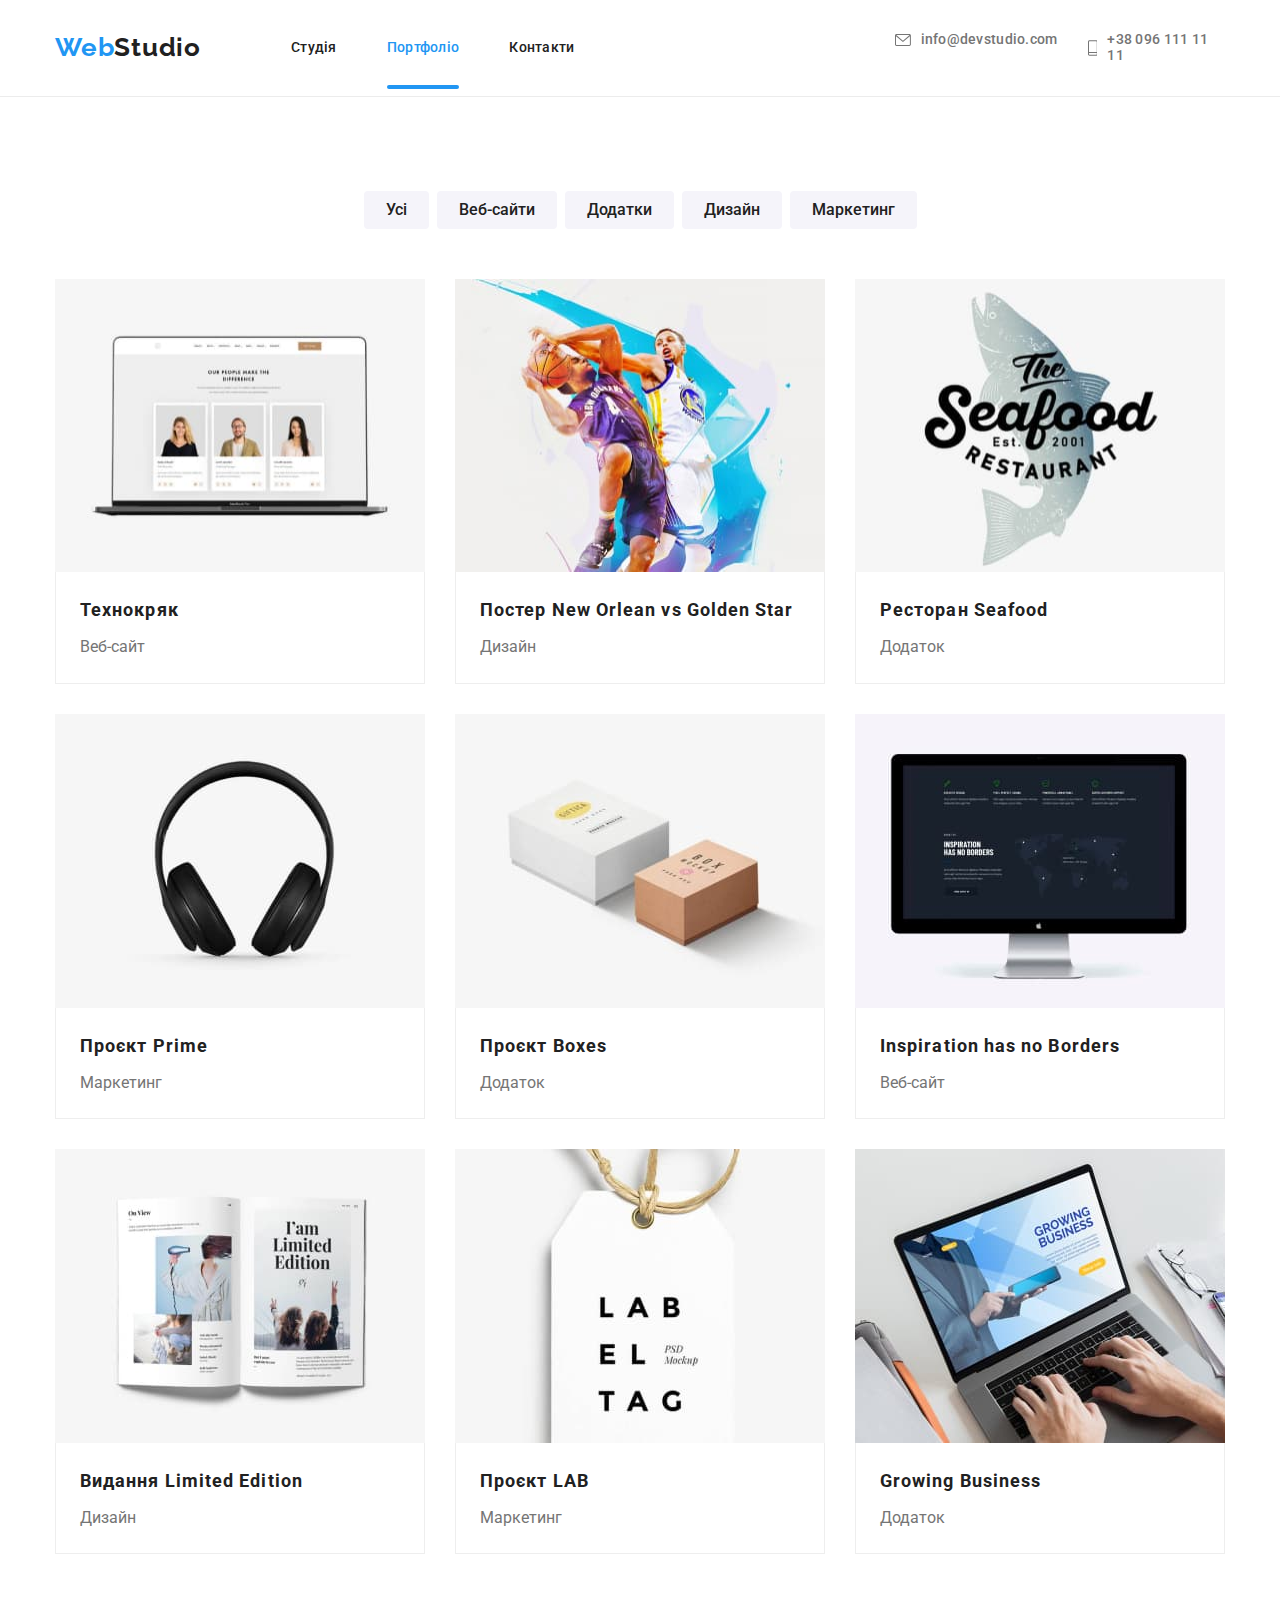
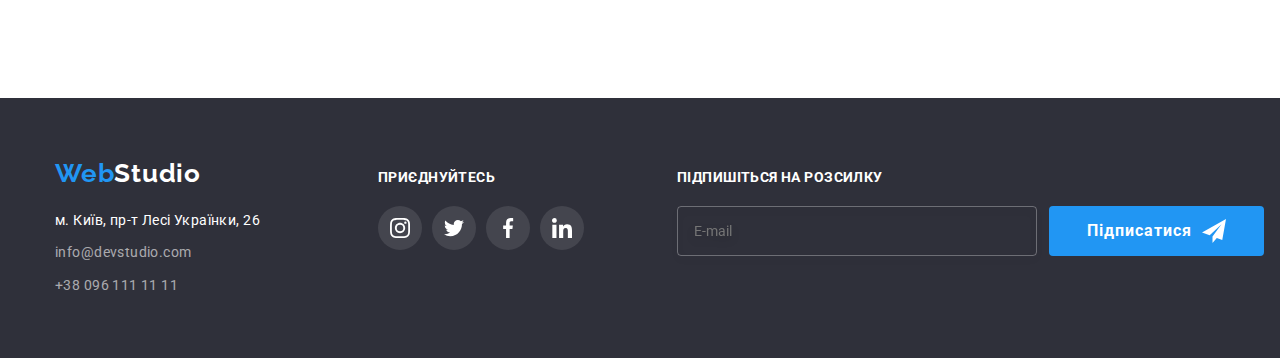
==== commit cf794505: "add styles" ====
--- a/portfolio.html
+++ b/portfolio.html
@@ -318,6 +318,26 @@
             </li>
           </ul>
         </div>
+
+        <form class="mailing-form" name="mailing-form" autocomplete="on" novalidate>
+          <div class="mailing-box">
+            <label class="mailing-form-label" for="sign-up">Підпишіться на розсилку</label>
+            <input
+              class="mailing-form-input"
+              type="email"
+              id="sign-up"
+              name="email"
+              placeholder="E-mail"
+            />
+          </div>
+
+          <button class="hero-button mailing-button" type="submit">
+            Підписатися
+            <svg class="mailing-button-icon" width="24" height="24">
+              <use href="./images/icons.svg#icon-send"></use>
+            </svg>
+          </button>
+        </form>
       </div>
     </footer>
   </body>
--- a/css/styles.css
+++ b/css/styles.css
@@ -62,10 +62,6 @@
   padding-top: 94px;
   padding-bottom: 94px;
 }
-/* Section product */
-.section.product {
-  padding-top: 0;
-}
 /* Section title */
 .section-title {
   margin-bottom: 50px;
@@ -139,7 +135,7 @@
   content: '';
   position: absolute;
   left: 0;
-  bottom: 0;
+  bottom: -1px;
 
   display: block;
   width: 100%;
@@ -260,7 +256,8 @@
   background-color: var(--team-background-color);
 }
 .features-title,
-.social-title {
+.social-title,
+.mailing-form-label {
   margin-top: 0;
   margin-bottom: 10px;
   color: var(--title-text-color);
@@ -272,6 +269,9 @@
   text-transform: uppercase;
 }
 /* Section Product */
+.product-section {
+  padding-top: 0;
+}
 .product-section .list {
   display: flex;
   gap: 30px;
@@ -447,7 +447,8 @@
   transform: translateY(100%);
   transition: transform 250ms cubic-bezier(0.4, 0, 0.2, 1);
 }
-.portfolio-link:hover .card-text {
+.portfolio-link:hover .card-text,
+.portfolio-link:focus .card-text {
   transform: translateY(0);
 }
 /* Portfolio title */
@@ -521,6 +522,8 @@
   top: 50%;
   left: 50%;
   transform: translateX(-50%) translateY(-50%) scale(1);
+
+  padding: 40px;
 
   width: 530px;
   height: 580px;
@@ -539,14 +542,19 @@
   width: 30px;
   height: 30px;
 
+  display: flex;
+  justify-content: center;
+  align-items: center;
+
   background: transparent;
   border: 1px solid rgba(0, 0, 0, 0.1);
   border-radius: 50%;
   transition: fill 250ms cubic-bezier(0.4, 0, 0.2, 1);
+  cursor: pointer;
 }
 .modal-button:hover,
 .modal-button:focus {
-  fill: red;
+  fill: var(--accent-color);
 }
 /* footer */
 .footer {
@@ -557,8 +565,9 @@
 .footer .container {
   display: flex;
   align-items: baseline;
-  gap: 70px;
-}
+  gap: 93px;
+}
+
 /* contacts in footer */
 .contacts {
   display: inline-block;
@@ -593,7 +602,8 @@
 .footer-item > a {
   width: 100%;
 }
-.social-title {
+.social-title,
+.mailing-form-label {
   margin-bottom: 20px;
   color: var(--primary-background-color);
 }
@@ -612,3 +622,112 @@
 .footer .social-link:focus {
   background-color: var(--accent-color);
 }
+.mailing-form {
+  display: flex;
+  align-items: flex-end;
+  gap: 12px;
+}
+.mailing-box {
+  display: flex;
+  flex-direction: column;
+}
+.mailing-form-input {
+  padding: 15px 16px;
+  width: 360px;
+  height: 50px;
+
+  background-color: transparent;
+  border: 1px solid rgba(255, 255, 255, 0.3);
+  filter: drop-shadow(0px 4px 4px rgba(0, 0, 0, 0.15));
+  border-radius: 4px;
+}
+.mailing-button {
+  gap: 10px;
+}
+.mailing-button-icon {
+  fill: var(--primary-background-color);
+}
+/* Style Form */
+textarea {
+  resize: none;
+}
+.form-title {
+  margin-bottom: 12px;
+
+  font-weight: 700;
+  font-size: 20px;
+  line-height: 1.15;
+  text-align: center;
+  letter-spacing: 0.03em;
+  color: var(--title-text-color);
+}
+.form-label {
+  display: block;
+  margin-bottom: 4px;
+
+  font-size: 12px;
+  line-height: 1.1666;
+  letter-spacing: 0.01em;
+}
+.form-field {
+  position: relative;
+  margin-bottom: 10px;
+  fill: var(--title-text-color);
+}
+.form-input {
+  display: block;
+  padding: 0 12px 0 40px;
+  height: 40px;
+  width: 100%;
+
+  border: 1px solid rgba(33, 33, 33, 0.2);
+  border-radius: 4px;
+  transition: border-color 250ms cubic-bezier(0.4, 0, 0.2, 1);
+}
+.form-input:focus {
+  border-color: var(--accent-color);
+}
+.form-input:focus + .form-icon {
+  fill: var(--accent-color);
+}
+.form-icon {
+  position: absolute;
+
+  top: 50%;
+  left: 12px;
+  transform: translateY(-50%);
+  transition: fill 250ms cubic-bezier(0.4, 0, 0.2, 1);
+  pointer-events: none;
+}
+
+.form-textarea {
+  display: block;
+  margin-bottom: 20px;
+  padding: 12px 16px;
+  width: 100%;
+  height: 120px;
+
+  border: 1px solid rgba(33, 33, 33, 0.2);
+  border-radius: 4px;
+  transition: border-color 250ms cubic-bezier(0.4, 0, 0.2, 1);
+}
+.form-textarea:focus {
+  border-color: var(--accent-color);
+}
+.form-textarea::placeholder {
+  font-size: 12px;
+  line-height: 1.166;
+  letter-spacing: 0.01em;
+  color: rgba(117, 117, 117, 0.5);
+}
+.form-label-terms {
+  line-height: 1.714;
+  letter-spacing: 0.03em;
+  user-select: none;
+}
+.checkbox {
+  margin-bottom: 30px;
+}
+.checkbox-link {
+  color: var(--accent-color);
+}
